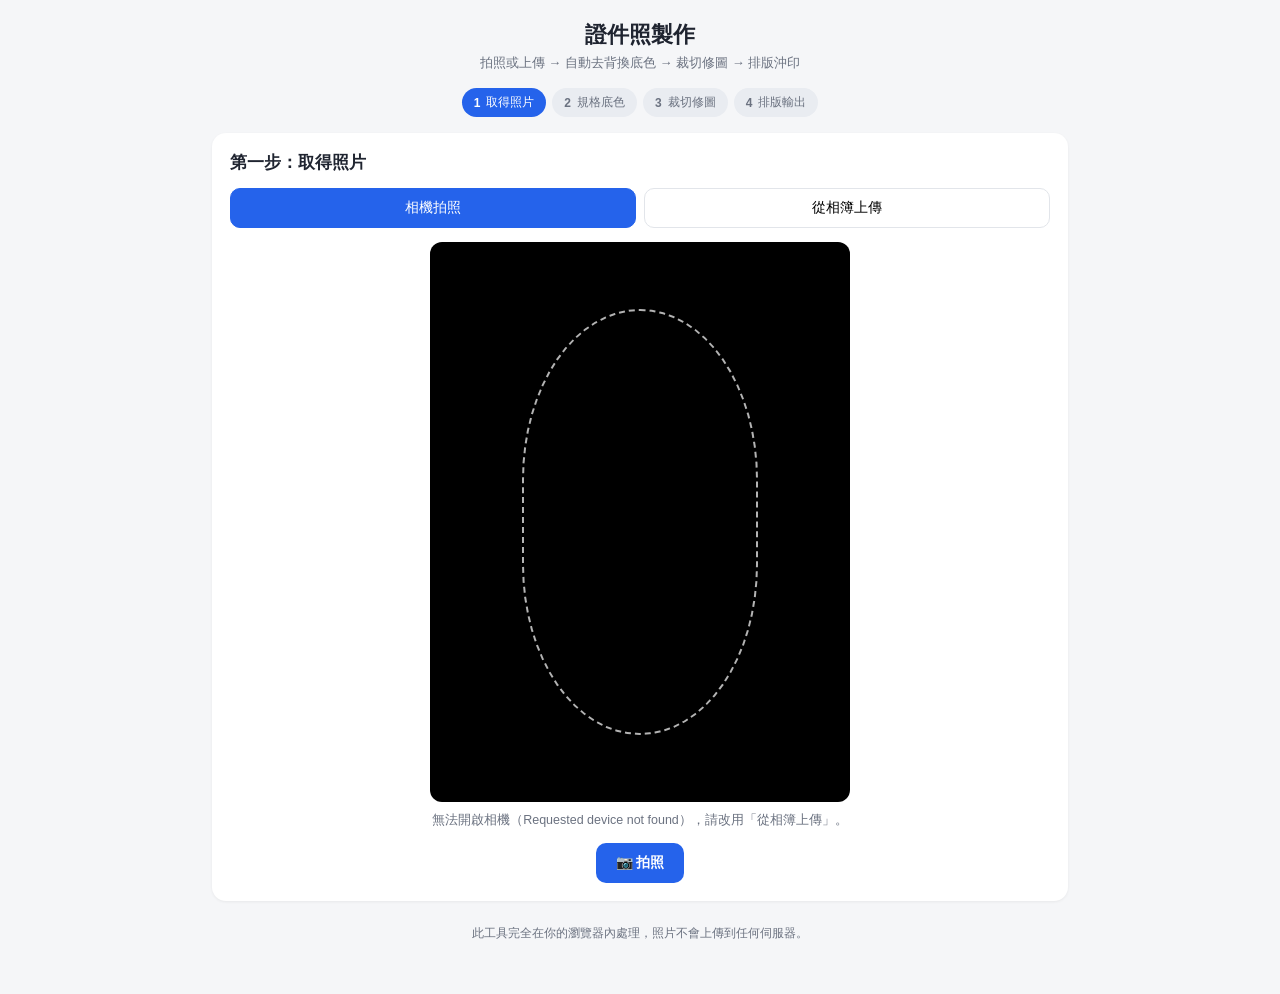
==== Taiwan ID photo editor/index.html @ 070995ea "Add files via upload" ====
<!doctype html>
<html lang="zh-Hant">
<head>
<meta charset="UTF-8" />
<meta name="viewport" content="width=device-width, initial-scale=1.0, maximum-scale=1.0, user-scalable=no" />
<title>證件照製作 - 拍照 / 去背 / 排版</title>
<link rel="stylesheet" href="style.css" />
</head>
<body>

<header class="app-header">
  <h1>證件照製作</h1>
  <p class="subtitle">拍照或上傳 → 自動去背換底色 → 裁切修圖 → 排版沖印</p>
</header>

<div class="steps-bar" id="stepsBar">
  <div class="step-dot active" data-step="1">1<span>取得照片</span></div>
  <div class="step-dot" data-step="2">2<span>規格底色</span></div>
  <div class="step-dot" data-step="3">3<span>裁切修圖</span></div>
  <div class="step-dot" data-step="4">4<span>排版輸出</span></div>
</div>

<main>

  <!-- STEP 1: 取得照片 -->
  <section class="panel" id="panel-1">
    <div class="card">
      <h2>第一步：取得照片</h2>
      <div class="tabbar">
        <button class="tab-btn active" data-tab="camera">相機拍照</button>
        <button class="tab-btn" data-tab="upload">從相簿上傳</button>
      </div>

      <div class="tab-content" id="tab-camera">
        <div class="camera-wrap">
          <video id="video" autoplay playsinline muted></video>
          <div class="face-guide"></div>
        </div>
        <p class="hint" id="cameraHint">請允許瀏覽器使用相機權限。手機請直向拍攝，正面面對鏡頭。</p>
        <div class="btn-row">
          <button id="btnSwitchCam" class="btn secondary" hidden>切換前後鏡頭</button>
          <button id="btnCapture" class="btn primary">📷 拍照</button>
        </div>
      </div>

      <div class="tab-content hidden" id="tab-upload">
        <label class="upload-box" for="fileInput">
          <span>點擊選擇照片，或拖曳照片到這裡</span>
          <input type="file" id="fileInput" accept="image/*" hidden />
        </label>
      </div>
    </div>
  </section>

  <!-- STEP 2: 規格與底色，並執行去背 -->
  <section class="panel hidden" id="panel-2">
    <div class="card">
      <h2>第二步：選擇規格與底色</h2>
      <div class="grid-2">
        <div>
          <label class="field-label">照片原圖</label>
          <canvas id="sourcePreview" class="preview-canvas"></canvas>
          <button id="btnRetake" class="btn text">重新拍攝 / 更換照片</button>
        </div>
        <div class="controls">
          <label class="field-label">證件照尺寸</label>
          <select id="sizePreset" class="select"></select>
          <div class="custom-size hidden" id="customSizeWrap">
            <input type="number" id="customW" placeholder="寬 mm" min="10" max="200" />
            <span>×</span>
            <input type="number" id="customH" placeholder="高 mm" min="10" max="200" />
          </div>

          <label class="field-label">底色</label>
          <div class="color-swatches" id="colorSwatches"></div>

          <label class="field-label">去背模式</label>
          <div class="radio-row">
            <label><input type="radio" name="quality" value="fast" checked /> 快速（手機建議）</label>
            <label><input type="radio" name="quality" value="high" /> 高品質（較慢）</label>
          </div>

          <button id="btnProcess" class="btn primary wide">✂️ 自動去背並套用底色</button>
          <p class="hint" id="processHint"></p>
        </div>
      </div>
    </div>
  </section>

  <!-- STEP 3: 裁切修圖 -->
  <section class="panel hidden" id="panel-3">
    <div class="card">
      <h2>第三步：裁切與修圖</h2>
      <div class="grid-2">
        <div>
          <label class="field-label">拖曳移動、滾輪/雙指縮放來調整構圖</label>
          <div class="crop-wrap" id="cropWrap">
            <canvas id="cropCanvas"></canvas>
          </div>
        </div>
        <div class="controls">
          <label class="field-label">縮放</label>
          <input type="range" id="zoomRange" min="50" max="300" value="100" />

          <label class="field-label">亮度</label>
          <input type="range" id="brightRange" min="-50" max="50" value="0" />

          <label class="field-label">對比</label>
          <input type="range" id="contrastRange" min="-50" max="50" value="0" />

          <label class="field-label">磨皮美膚</label>
          <input type="range" id="smoothRange" min="0" max="100" value="0" />

          <button id="btnResetAdjust" class="btn text">還原調整</button>
          <button id="btnConfirmCrop" class="btn primary wide">✅ 完成，下一步排版</button>
        </div>
      </div>
    </div>
  </section>

  <!-- STEP 4: 排版輸出 -->
  <section class="panel hidden" id="panel-4">
    <div class="card">
      <h2>第四步：排版沖印</h2>
      <div class="grid-2">
        <div>
          <label class="field-label">單張證件照成果</label>
          <canvas id="finalSingle" class="preview-canvas small"></canvas>
          <button id="btnDownloadSingle" class="btn secondary wide">下載單張證件照</button>
        </div>
        <div class="controls">
          <label class="field-label">相紙尺寸</label>
          <select id="paperPreset" class="select"></select>
          <div class="custom-size hidden" id="customPaperWrap">
            <input type="number" id="customPaperW" placeholder="寬 mm" min="50" max="500" />
            <span>×</span>
            <input type="number" id="customPaperH" placeholder="高 mm" min="50" max="500" />
          </div>

          <label class="field-label">照片間距 (mm)</label>
          <input type="range" id="gapRange" min="0" max="5" value="1" step="0.5" />

          <label class="field-label"><input type="checkbox" id="cutLinesCheck" checked /> 顯示裁切線</label>

          <button id="btnLayout" class="btn primary wide">🖨️ 產生排版滿版相紙</button>
          <p class="hint" id="layoutHint"></p>
        </div>
      </div>
      <div class="layout-preview-wrap">
        <canvas id="layoutCanvas" class="preview-canvas layout"></canvas>
      </div>
      <button id="btnDownloadLayout" class="btn primary wide" hidden>⬇️ 下載排版相紙（可直接送洗）</button>
      <button id="btnStartOver" class="btn text wide">重新開始</button>
    </div>
  </section>

</main>

<div class="overlay hidden" id="loadingOverlay">
  <div class="spinner"></div>
  <p id="loadingText">處理中，第一次使用需下載 AI 模型，請稍候…</p>
</div>

<footer>
  <p>此工具完全在你的瀏覽器內處理，照片不會上傳到任何伺服器。</p>
</footer>

<script type="module" src="app.js"></script>
</body>
</html>
---- Taiwan ID photo editor/style.css ----
:root {
  --primary: #2563eb;
  --primary-dark: #1d4ed8;
  --bg: #f5f6f8;
  --card-bg: #ffffff;
  --text: #1f2430;
  --muted: #6b7280;
  --border: #e2e5ea;
  --radius: 14px;
}

* { box-sizing: border-box; }

body {
  margin: 0;
  font-family: -apple-system, BlinkMacSystemFont, "PingFang TC", "Noto Sans TC", "Microsoft JhengHei", sans-serif;
  background: var(--bg);
  color: var(--text);
  padding-bottom: 40px;
}

.app-header {
  text-align: center;
  padding: 20px 16px 12px;
}
.app-header h1 { margin: 0 0 4px; font-size: 22px; }
.subtitle { margin: 0; color: var(--muted); font-size: 13px; }

.steps-bar {
  display: flex;
  justify-content: center;
  gap: 6px;
  padding: 4px 12px 16px;
  flex-wrap: wrap;
}
.step-dot {
  display: flex;
  align-items: center;
  gap: 6px;
  background: #e9ecf1;
  color: var(--muted);
  border-radius: 999px;
  padding: 6px 12px;
  font-size: 12px;
  font-weight: 600;
}
.step-dot span { font-weight: 500; }
.step-dot.active { background: var(--primary); color: #fff; }
.step-dot.done { background: #16a34a; color: #fff; }

main {
  max-width: 880px;
  margin: 0 auto;
  padding: 0 12px;
}

.panel.hidden { display: none; }

.card {
  background: var(--card-bg);
  border-radius: var(--radius);
  padding: 18px;
  box-shadow: 0 1px 3px rgba(0,0,0,0.06);
  margin-bottom: 16px;
}
.card h2 { margin-top: 0; font-size: 17px; }

.tabbar {
  display: flex;
  gap: 8px;
  margin-bottom: 14px;
}
.tab-btn {
  flex: 1;
  padding: 10px;
  border-radius: 10px;
  border: 1px solid var(--border);
  background: #fff;
  font-size: 14px;
  cursor: pointer;
}
.tab-btn.active { background: var(--primary); color: #fff; border-color: var(--primary); }
.tab-content.hidden { display: none; }

.camera-wrap {
  position: relative;
  width: 100%;
  max-width: 420px;
  margin: 0 auto;
  background: #000;
  border-radius: 12px;
  overflow: hidden;
  aspect-ratio: 3/4;
}
#video { width: 100%; height: 100%; object-fit: cover; }
.face-guide {
  position: absolute;
  inset: 12% 22%;
  border: 2px dashed rgba(255,255,255,0.7);
  border-radius: 50% / 40%;
  pointer-events: none;
}

.hint { color: var(--muted); font-size: 12.5px; text-align: center; margin: 10px 0 0; }

.btn-row { display: flex; justify-content: center; gap: 10px; margin-top: 14px; flex-wrap: wrap; }

.btn {
  border: none;
  border-radius: 10px;
  padding: 11px 20px;
  font-size: 14px;
  font-weight: 600;
  cursor: pointer;
  transition: transform 0.05s ease, opacity 0.2s;
}
.btn:active { transform: scale(0.97); }
.btn.primary { background: var(--primary); color: #fff; }
.btn.primary:hover { background: var(--primary-dark); }
.btn.secondary { background: #eef1f6; color: var(--text); }
.btn.text { background: transparent; color: var(--primary); text-decoration: underline; }
.btn.wide { width: 100%; margin-top: 10px; }
.btn:disabled { opacity: 0.5; cursor: not-allowed; }

.upload-box {
  display: flex;
  align-items: center;
  justify-content: center;
  min-height: 220px;
  border: 2px dashed var(--border);
  border-radius: 12px;
  color: var(--muted);
  cursor: pointer;
  text-align: center;
  padding: 20px;
}
.upload-box.dragover { border-color: var(--primary); color: var(--primary); background: #eff4ff; }

.grid-2 {
  display: grid;
  grid-template-columns: 1fr 1fr;
  gap: 20px;
}
@media (max-width: 640px) {
  .grid-2 { grid-template-columns: 1fr; }
}

.field-label {
  display: block;
  font-size: 13px;
  font-weight: 600;
  margin: 14px 0 6px;
  color: var(--text);
}
.field-label:first-child { margin-top: 0; }

.preview-canvas {
  width: 100%;
  max-width: 320px;
  display: block;
  margin: 0 auto;
  border-radius: 10px;
  border: 1px solid var(--border);
  background: repeating-conic-gradient(#eee 0% 25%, #fff 0% 50%) 50% / 16px 16px;
}
.preview-canvas.small { max-width: 200px; }
.preview-canvas.layout { max-width: 100%; }

.select {
  width: 100%;
  padding: 10px;
  border-radius: 10px;
  border: 1px solid var(--border);
  font-size: 14px;
  background: #fff;
}

.custom-size {
  display: flex;
  align-items: center;
  gap: 8px;
  margin-top: 8px;
}
.custom-size.hidden { display: none; }
.custom-size input {
  flex: 1;
  padding: 8px;
  border-radius: 8px;
  border: 1px solid var(--border);
}

.color-swatches { display: flex; gap: 10px; flex-wrap: wrap; }
.swatch {
  width: 34px;
  height: 34px;
  border-radius: 50%;
  border: 2px solid var(--border);
  cursor: pointer;
}
.swatch.selected { border-color: var(--primary); box-shadow: 0 0 0 2px var(--primary); }

.radio-row { display: flex; gap: 16px; font-size: 13px; flex-wrap: wrap; }
.radio-row label { display: flex; align-items: center; gap: 5px; }

input[type="range"] { width: 100%; }

.crop-wrap {
  width: 100%;
  max-width: 360px;
  margin: 0 auto;
  aspect-ratio: 1/1;
  border-radius: 10px;
  overflow: hidden;
  border: 1px solid var(--border);
  touch-action: none;
  background: repeating-conic-gradient(#eee 0% 25%, #fff 0% 50%) 50% / 16px 16px;
}
#cropCanvas { width: 100%; height: 100%; display: block; cursor: grab; }

.layout-preview-wrap { margin-top: 16px; text-align: center; }

.overlay {
  position: fixed;
  inset: 0;
  background: rgba(20,22,28,0.75);
  display: flex;
  flex-direction: column;
  align-items: center;
  justify-content: center;
  gap: 16px;
  z-index: 50;
  color: #fff;
  padding: 20px;
  text-align: center;
}
.overlay.hidden { display: none; }
.spinner {
  width: 44px;
  height: 44px;
  border-radius: 50%;
  border: 4px solid rgba(255,255,255,0.25);
  border-top-color: #fff;
  animation: spin 0.9s linear infinite;
}
@keyframes spin { to { transform: rotate(360deg); } }

footer {
  text-align: center;
  color: var(--muted);
  font-size: 12px;
  margin-top: 24px;
  padding: 0 20px;
}
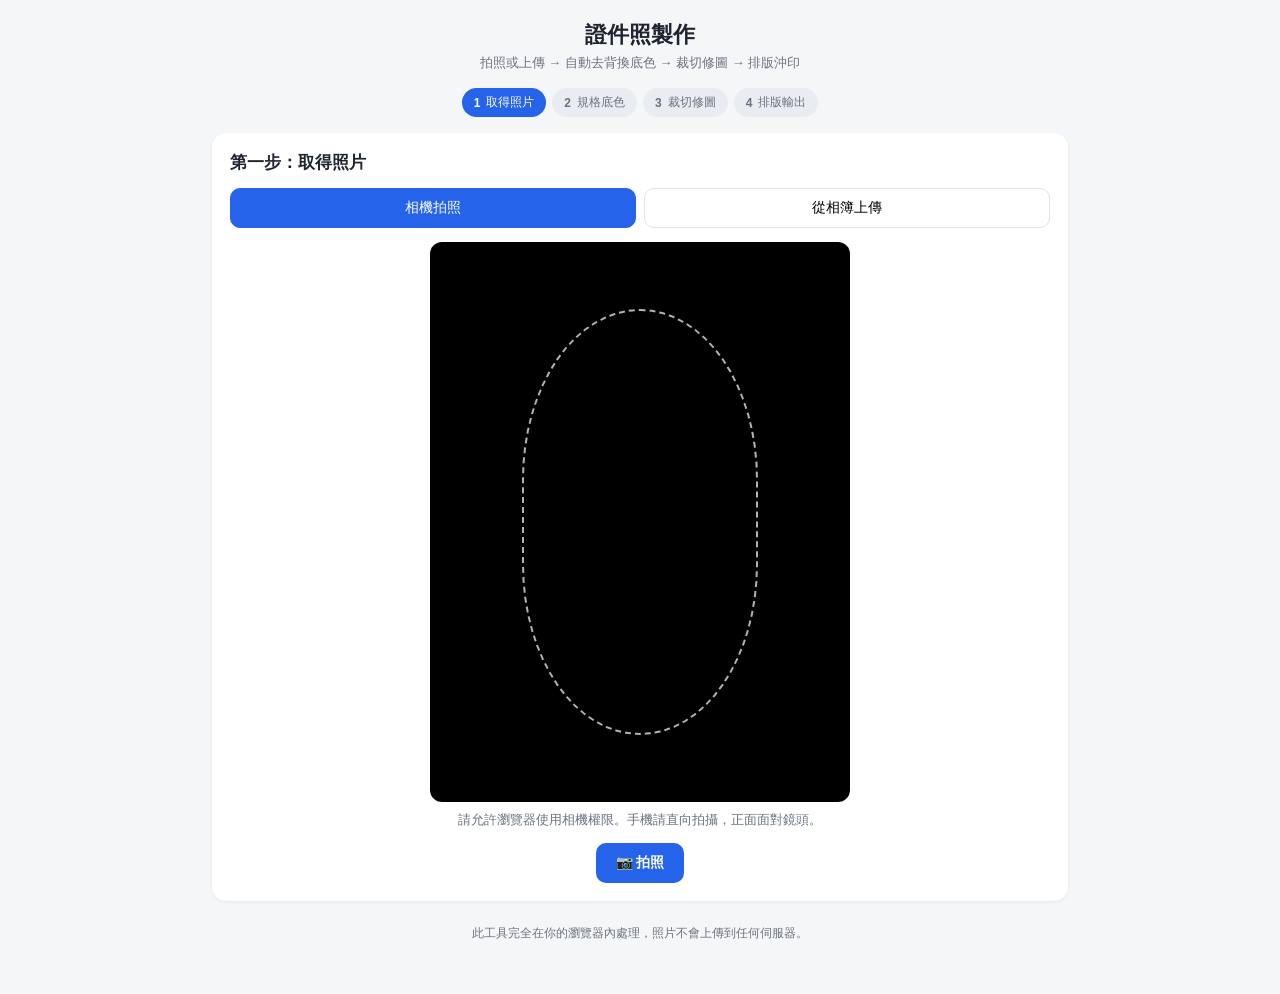
==== commit 4b5c859b: "Update UI elements for background removal options" ====
--- a/Taiwan ID photo editor/index.html
+++ b/Taiwan ID photo editor/index.html
@@ -70,14 +70,25 @@
             <span>×</span>
             <input type="number" id="customH" placeholder="高 mm" min="10" max="200" />
           </div>
+          <p class="hint" id="sizeSpecHint"></p>
 
           <label class="field-label">底色</label>
           <div class="color-swatches" id="colorSwatches"></div>
+          <p class="hint" id="colorHint"></p>
 
-          <label class="field-label">去背模式</label>
+          <label class="field-label">去背引擎</label>
           <div class="radio-row">
-            <label><input type="radio" name="quality" value="fast" checked /> 快速（手機建議）</label>
-            <label><input type="radio" name="quality" value="high" /> 高品質（較慢）</label>
+            <label><input type="radio" name="engine" value="local" checked /> 本機瀏覽器 AI（免費）</label>
+            <label><input type="radio" name="engine" value="gemini" /> Gemini API（更精準，需自行部署）</label>
+          </div>
+          <p class="hint" id="engineHint"></p>
+
+          <div id="localQualityWrap">
+            <label class="field-label">去背模式</label>
+            <div class="radio-row">
+              <label><input type="radio" name="quality" value="fast" checked /> 快速（手機建議）</label>
+              <label><input type="radio" name="quality" value="high" /> 高品質（較慢）</label>
+            </div>
           </div>
 
           <button id="btnProcess" class="btn primary wide">✂️ 自動去背並套用底色</button>
@@ -97,6 +108,7 @@
           <div class="crop-wrap" id="cropWrap">
             <canvas id="cropCanvas"></canvas>
           </div>
+          <p class="hint" id="cropGuideHint">白色虛線＝頭部對齊參考框，讓頭頂、下巴對準虛線範圍即可。</p>
         </div>
         <div class="controls">
           <label class="field-label">縮放</label>
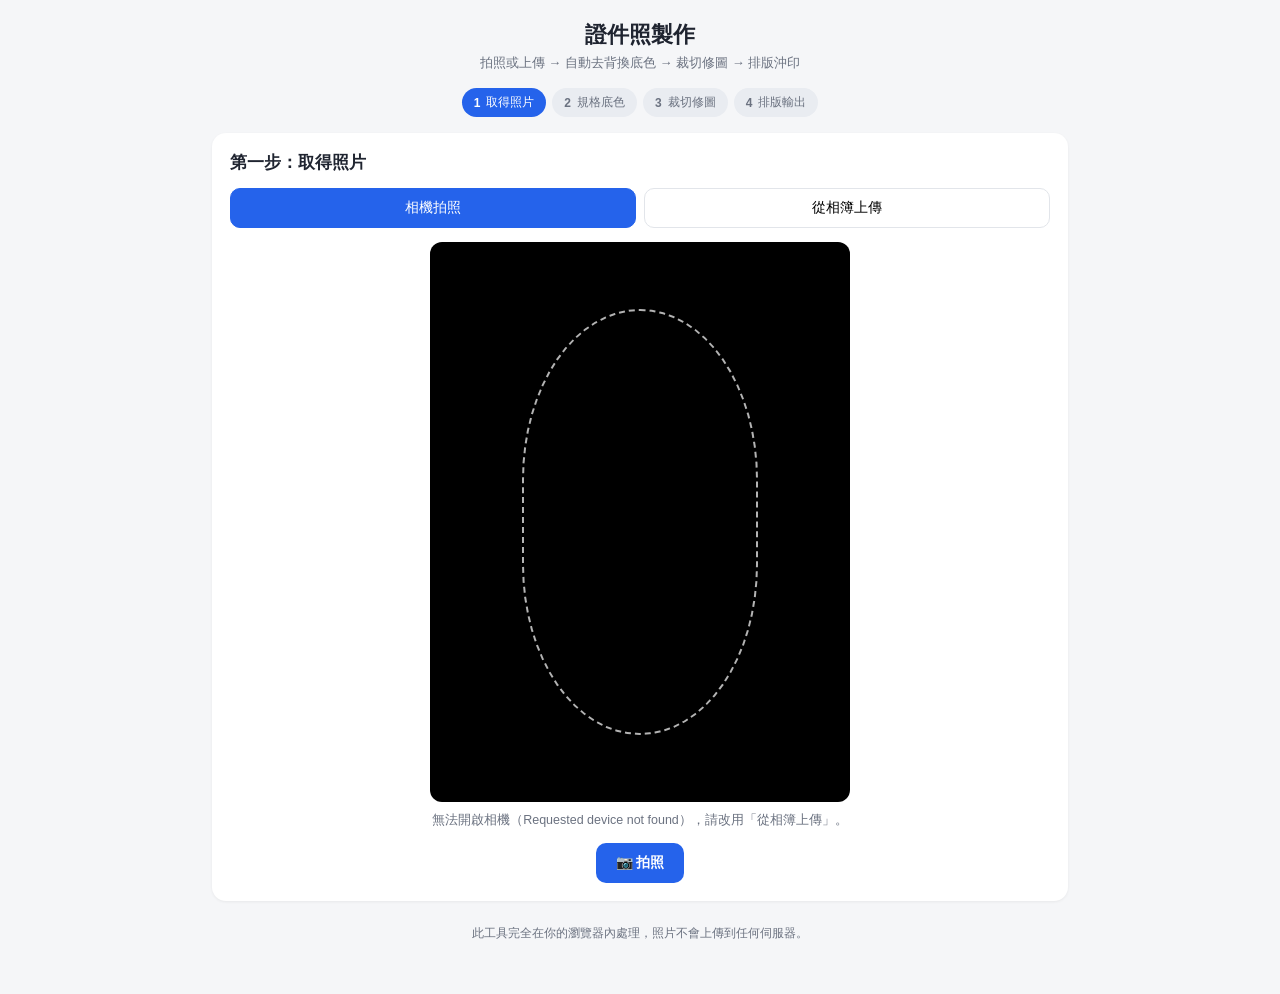
==== commit 441bb704: "Enhance Gemini API settings in index.html Updated the Gemini API radio label and added settings for " ====
--- a/Taiwan ID photo editor/index.html
+++ b/Taiwan ID photo editor/index.html
@@ -79,9 +79,23 @@
           <label class="field-label">去背引擎</label>
           <div class="radio-row">
             <label><input type="radio" name="engine" value="local" checked /> 本機瀏覽器 AI（免費）</label>
-            <label><input type="radio" name="engine" value="gemini" /> Gemini API（更精準，需自行部署）</label>
+            <label><input type="radio" name="engine" value="gemini" /> Gemini API（更精準）</label>
           </div>
           <p class="hint" id="engineHint"></p>
+
+          <div id="geminiSettingsWrap" class="hidden">
+            <label class="field-label">Gemini API 金鑰</label>
+            <div class="custom-size" id="geminiKeyRow">
+              <input type="password" id="geminiApiKeyInput" placeholder="貼上你的 Gemini API 金鑰" autocomplete="off" />
+              <button id="btnSaveGeminiKey" class="btn secondary" type="button">儲存並讀取模型</button>
+            </div>
+            <p class="hint" id="geminiKeyHint">金鑰只會存在你自己的瀏覽器裡，不會分享給任何第三方，去背時才會連同這次請求送到你部署的後端再轉給 Google。</p>
+
+            <div id="geminiModelWrap" class="hidden">
+              <label class="field-label">Gemini 模型</label>
+              <select id="geminiModelSelect" class="select"></select>
+            </div>
+          </div>
 
           <div id="localQualityWrap">
             <label class="field-label">去背模式</label>
--- a/Taiwan ID photo editor/style.css
+++ b/Taiwan ID photo editor/style.css
@@ -11,6 +11,8 @@
 
 * { box-sizing: border-box; }
 
+.hidden { display: none !important; }
+
 body {
   margin: 0;
   font-family: -apple-system, BlinkMacSystemFont, "PingFang TC", "Noto Sans TC", "Microsoft JhengHei", sans-serif;
